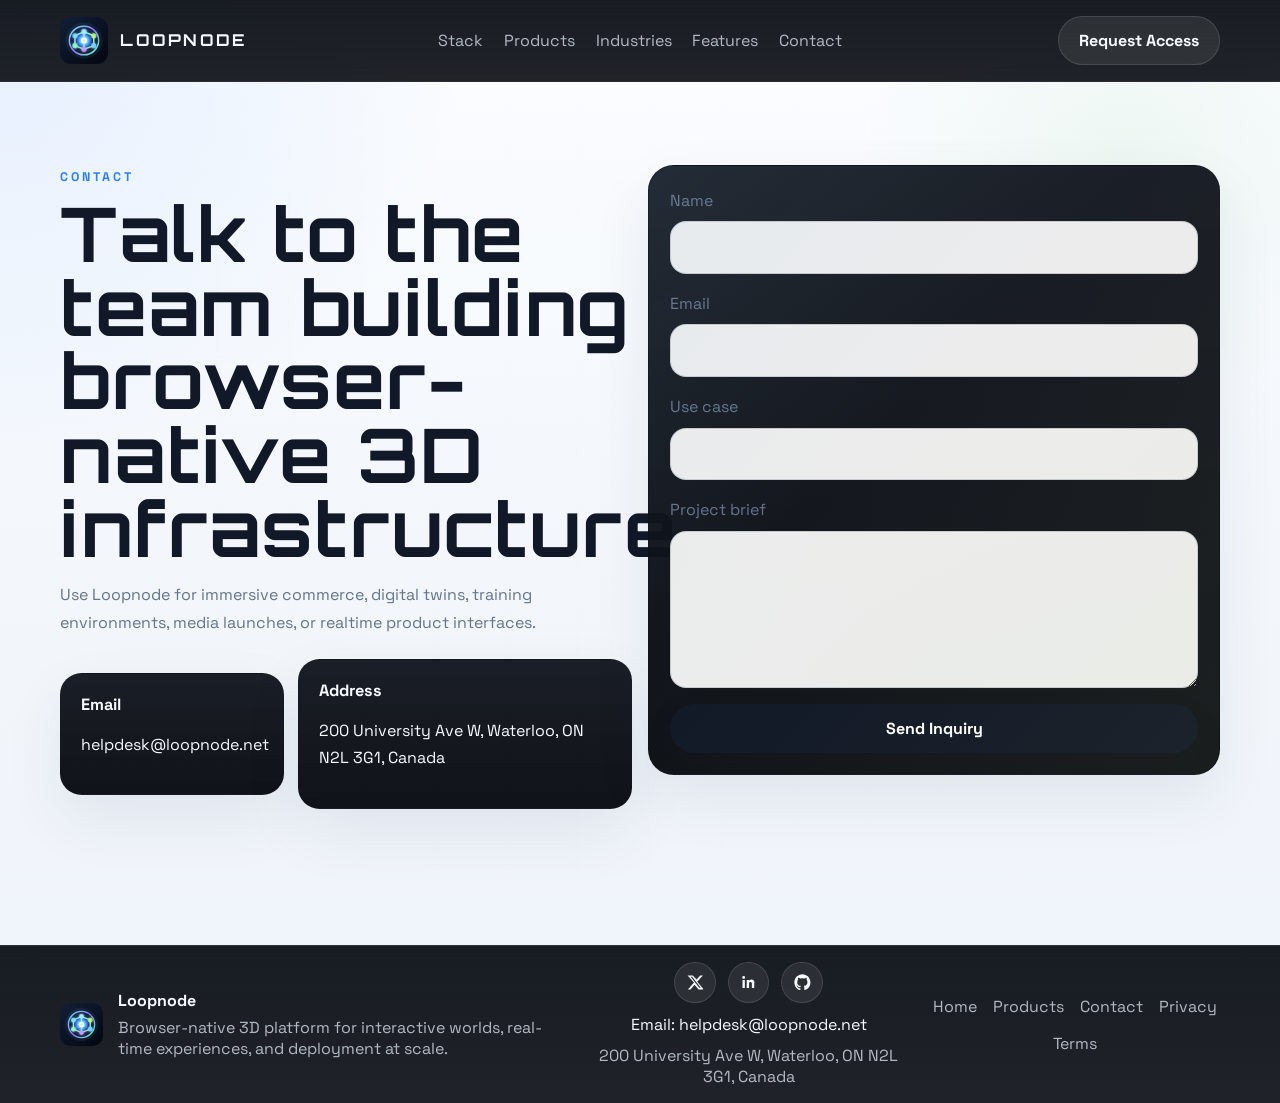
==== contact.html @ 1b114adf "Build Loopnode website and pitch deck" ====
<!DOCTYPE html>
<html lang="en">
<head>
  <meta charset="UTF-8">
  <meta name="viewport" content="width=device-width, initial-scale=1.0">
  <meta name="description" content="Contact Loopnode for platform access, immersive deployment planning, and browser-native 3D product discussions.">
  <title>Contact Loopnode</title>
  <link rel="preconnect" href="https://fonts.googleapis.com">
  <link rel="preconnect" href="https://fonts.gstatic.com" crossorigin>
  <link href="https://fonts.googleapis.com/css2?family=Orbitron:wght@500;700;800&family=Space+Grotesk:wght@400;500;700&display=swap" rel="stylesheet">
  <link rel="icon" href="logo-mark.svg" type="image/svg+xml">
  <link rel="stylesheet" href="style.css">
</head>
<body>
  <div class="site-frame"></div>
  <div class="noise-layer"></div>
  <header class="site-header">
    <div class="shell nav-row">
      <a class="brand-link" href="./index.html" aria-label="Loopnode home">
        <img class="brand-mark" src="logo-mark.svg" alt="Loopnode logo">
        <span class="brand-wordmark">Loopnode</span>
      </a>
      <button class="nav-toggle" type="button" aria-expanded="false" aria-controls="primary-nav">
        <span>Menu</span>
      </button>
      <nav class="main-nav" id="primary-nav" aria-label="Primary navigation">
        <a href="./index.html#stack">Stack</a>
        <a href="./index.html#platform">Products</a>
        <a href="./index.html#industries">Industries</a>
        <a href="./features.html">Features</a>
        <a href="./contact.html">Contact</a>
      </nav>
      <a class="button button-ghost header-cta" href="./contact.html">Request Access</a>
    </div>
  </header>

  <main>
    <section class="page-hero">
      <div class="shell contact-grid">
        <div class="section-head">
          <span class="section-kicker">Contact</span>
          <h1>Talk to the team building browser-native 3D infrastructure.</h1>
          <p>Use Loopnode for immersive commerce, digital twins, training environments, media launches, or realtime product interfaces.</p>
          <div class="contact-cards">
            <article class="mini-card">
              <strong>Email</strong>
              <p><a href="mailto:helpdesk@loopnode.net">helpdesk@loopnode.net</a></p>
            </article>
            <article class="mini-card">
              <strong>Address</strong>
              <p>200 University Ave W, Waterloo, ON N2L 3G1, Canada</p>
            </article>
          </div>
        </div>
        <form class="contact-form" action="#" method="post">
          <label>
            <span>Name</span>
            <input type="text" name="name" required>
          </label>
          <label>
            <span>Email</span>
            <input type="email" name="email" required>
          </label>
          <label>
            <span>Use case</span>
            <input type="text" name="use-case" required>
          </label>
          <label>
            <span>Project brief</span>
            <textarea name="message" rows="6" required></textarea>
          </label>
          <button class="button button-solid" type="submit">Send Inquiry</button>
        </form>
      </div>
    </section>
  </main>

  <footer class="site-footer">
    <div class="shell footer-grid">
      <div class="footer-brand">
        <img class="brand-mark" src="logo-mark.svg" alt="Loopnode logo">
        <div>
          <strong>Loopnode</strong>
          <p>Browser-native 3D platform for interactive worlds, real-time experiences, and deployment at scale.</p>
        </div>
      </div>
      <div class="footer-contact">
        <div class="footer-social" aria-label="Social media">
          <a href="#" aria-label="X">
            <svg viewBox="0 0 24 24" aria-hidden="true"><path d="M18.901 2H22.58l-8.036 9.185L24 22h-7.406l-5.8-6.572L5.041 22H1.36l8.596-9.826L.8 2h7.594l5.243 5.996L18.901 2Zm-1.297 17.786h2.039L7.29 4.098H5.103l12.5 15.688Z"/></svg>
          </a>
          <a href="#" aria-label="LinkedIn">
            <svg viewBox="0 0 24 24" aria-hidden="true"><path d="M6.94 8.5H3.56V20h3.38V8.5ZM5.25 3A2.03 2.03 0 0 0 3.2 5.03c0 1.11.9 2.02 2.02 2.02h.03a2.02 2.02 0 1 0 0-4.05ZM20.8 13.02c0-3.52-1.88-5.15-4.39-5.15-2.02 0-2.93 1.12-3.43 1.9V8.5H9.6c.04.84 0 11.5 0 11.5h3.38v-6.42c0-.34.03-.68.13-.92.27-.68.89-1.38 1.93-1.38 1.36 0 1.9 1.04 1.9 2.56V20h3.38v-6.98Z"/></svg>
          </a>
          <a href="#" aria-label="GitHub">
            <svg viewBox="0 0 24 24" aria-hidden="true"><path d="M12 .5C5.65.5.5 5.65.5 12c0 5.08 3.29 9.39 7.86 10.9.57.1.78-.25.78-.55 0-.27-.01-1.16-.02-2.1-3.2.7-3.87-1.36-3.87-1.36-.52-1.33-1.28-1.68-1.28-1.68-1.04-.72.08-.7.08-.7 1.15.08 1.75 1.18 1.75 1.18 1.02 1.75 2.67 1.24 3.32.95.1-.74.4-1.24.72-1.53-2.55-.29-5.24-1.28-5.24-5.68 0-1.25.45-2.27 1.18-3.07-.12-.29-.51-1.46.11-3.04 0 0 .96-.31 3.15 1.17a10.9 10.9 0 0 1 5.74 0c2.18-1.48 3.14-1.17 3.14-1.17.63 1.58.24 2.75.12 3.04.73.8 1.18 1.82 1.18 3.07 0 4.41-2.69 5.39-5.26 5.67.41.36.78 1.06.78 2.14 0 1.54-.01 2.78-.01 3.16 0 .3.2.66.79.55A11.52 11.52 0 0 0 23.5 12C23.5 5.65 18.35.5 12 .5Z"/></svg>
          </a>
        </div>
        <p><span>Email:</span> <a href="mailto:helpdesk@loopnode.net">helpdesk@loopnode.net</a></p>
        <p>200 University Ave W, Waterloo, ON N2L 3G1, Canada</p>
      </div>
      <div class="footer-links">
        <a href="./index.html">Home</a>
        <a href="./index.html#platform">Products</a>
        <a href="./contact.html">Contact</a>
        <a href="./privacy.html">Privacy</a>
        <a href="./terms.html">Terms</a>
      </div>
    </div>
  </footer>

  <script src="script.js"></script>
</body>
</html>
---- style.css ----
:root {
  --bg: #f6f8fc;
  --bg-2: #edf2f8;
  --panel: rgba(255, 255, 255, 0.82);
  --panel-2: rgba(255, 255, 255, 0.96);
  --card: rgba(255, 255, 255, 0.7);
  --line: rgba(18, 35, 58, 0.08);
  --line-strong: rgba(18, 35, 58, 0.16);
  --text: #111827;
  --muted: #64748b;
  --soft: #344256;
  --accent: #2d7ff9;
  --accent-2: #6abf69;
  --amber: #c68a2b;
  --shadow: 0 24px 60px rgba(30, 41, 59, 0.08);
  --radius: 1.6rem;
}

*,
*::before,
*::after {
  box-sizing: border-box;
}

html {
  scroll-behavior: smooth;
}

body {
  margin: 0;
  min-height: 100vh;
  background:
    radial-gradient(circle at top left, rgba(45, 127, 249, 0.1), transparent 28%),
    radial-gradient(circle at 88% 14%, rgba(106, 191, 105, 0.08), transparent 18%),
    linear-gradient(180deg, #fbfdff 0%, #f3f7fc 48%, #eef3f9 100%);
  color: var(--text);
  font-family: "Space Grotesk", sans-serif;
}

a {
  color: inherit;
  text-decoration: none;
}

button,
input,
textarea {
  font: inherit;
}

.site-frame,
.noise-layer {
  position: fixed;
  inset: 0;
  pointer-events: none;
}

.site-frame {
  background:
    linear-gradient(rgba(17, 24, 39, 0.03) 1px, transparent 1px),
    linear-gradient(90deg, rgba(17, 24, 39, 0.03) 1px, transparent 1px);
  background-size: 72px 72px;
  opacity: 0.18;
  mask-image: radial-gradient(circle at center, black 45%, transparent 92%);
}

.noise-layer {
  background-image: radial-gradient(rgba(17, 24, 39, 0.05) 0.45px, transparent 0.45px);
  background-size: 13px 13px;
  opacity: 0.08;
}

.shell {
  width: min(1160px, calc(100% - 2rem));
  margin: 0 auto;
}

.site-header {
  position: sticky;
  top: 0;
  z-index: 20;
  backdrop-filter: blur(18px);
  background: linear-gradient(180deg, rgba(10, 14, 21, 0.94), rgba(8, 11, 17, 0.9));
  border-bottom: 1px solid rgba(255, 255, 255, 0.08);
}

.nav-row,
.brand-link,
.main-nav,
.hero-actions,
.hero-pills,
.signal-grid,
.footer-grid,
.footer-links,
.contact-cards {
  display: flex;
  align-items: center;
}

.nav-row {
  display: grid;
  grid-template-columns: 1fr auto 1fr;
  justify-content: initial;
  gap: 1rem;
  padding: 1rem 0;
}

.brand-link {
  gap: 0.8rem;
  justify-self: start;
}

.brand-mark {
  width: 2.97rem;
  height: 2.97rem;
}

.brand-wordmark {
  font-family: "Orbitron", sans-serif;
  font-size: 1.02rem;
  font-weight: 700;
  letter-spacing: 0.14em;
  text-transform: uppercase;
  color: #f8fbff;
}

.main-nav {
  gap: 1.3rem;
  margin: 0;
  justify-self: center;
  justify-content: center;
}

.main-nav a,
.footer-links a,
.contact-cards a {
  color: rgba(220, 228, 238, 0.78);
  transition: color 160ms ease;
}

.main-nav a:hover,
.footer-links a:hover,
.contact-cards a:hover {
  color: #ffffff;
}

.contact-cards .mini-card strong,
.contact-cards .mini-card p,
.contact-cards .mini-card a {
  color: #f8fbff;
}

.contact-cards .mini-card a:hover {
  color: #ffffff;
}

.nav-toggle {
  display: none;
  border: 1px solid var(--line-strong);
  border-radius: 999px;
  padding: 0.72rem 1rem;
  background: rgba(255, 255, 255, 0.08);
  color: #f8fbff;
}

.button {
  display: inline-flex;
  align-items: center;
  justify-content: center;
  min-height: 3rem;
  padding: 0.8rem 1.25rem;
  border-radius: 999px;
  border: 1px solid transparent;
  font-weight: 700;
  transition: transform 160ms ease, border-color 160ms ease, background 160ms ease;
}

.button:hover {
  transform: translateY(-1px);
}

.button-solid {
  background: #111827;
  color: #ffffff;
  box-shadow: 0 12px 28px rgba(17, 24, 39, 0.12);
}

.button-outline,
.button-ghost {
  border-color: var(--line-strong);
  background: rgba(255, 255, 255, 0.64);
  color: var(--text);
}

.button-outline:hover,
.button-ghost:hover {
  border-color: rgba(45, 127, 249, 0.28);
  background: rgba(255, 255, 255, 0.88);
}

.site-header .button-ghost {
  justify-self: end;
  border-color: rgba(255, 255, 255, 0.12);
  background: rgba(255, 255, 255, 0.08);
  color: #f8fbff;
}

.site-header .button-ghost:hover {
  border-color: rgba(255, 255, 255, 0.2);
  background: rgba(255, 255, 255, 0.14);
}

.hero,
.page-hero,
.section-shell,
.section-dark,
.closing-section {
  padding: 5.2rem 0;
}

.hero-grid,
.workflow-grid,
.architecture-grid,
.page-hero-grid,
.contact-grid,
.closing-grid {
  display: grid;
  gap: 1.3rem;
}

.hero-grid {
  grid-template-columns: 1.02fr 1fr;
  align-items: center;
}

.eyebrow,
.section-kicker,
.panel-label {
  display: inline-flex;
  align-items: center;
  gap: 0.45rem;
  color: var(--accent);
  font-size: 0.78rem;
  font-weight: 700;
  letter-spacing: 0.24em;
  text-transform: uppercase;
}

.hero-copy h1,
.page-hero h1,
.section-head h2,
.architecture-copy h2,
.closing-grid h2 {
  margin: 0;
  font-family: "Orbitron", sans-serif;
  font-weight: 700;
  line-height: 0.98;
  letter-spacing: 0.02em;
}

.hero-copy h1 {
  margin-top: 0.8rem;
  font-size: clamp(3rem, 7vw, 6rem);
  max-width: 9.8ch;
}

.page-hero h1 {
  margin-top: 0.7rem;
  font-size: clamp(2.4rem, 6vw, 4.7rem);
}

.hero-dek,
.section-head p,
.architecture-copy p,
.closing-grid p,
.feature-card p,
.industry-card p,
.module-panel p,
.step-card p,
.mini-card p,
.contact-form label span,
.matrix-row,
.legal-grid p,
.console-preview p,
.metric-line span,
.signal-grid p {
  color: var(--muted);
  line-height: 1.72;
}

.hero-actions {
  gap: 0.85rem;
  margin-top: 1.8rem;
}

.hero-pills {
  flex-wrap: wrap;
  gap: 0.7rem;
  margin-top: 1.5rem;
}

.hero-pills span,
.signal-grid article,
.feature-card,
.industry-card,
.step-card,
.module-panel,
.mini-card,
.contact-form,
.matrix-table,
.code-window,
.hero-console {
  border: 1px solid var(--line);
  background: linear-gradient(180deg, rgba(17, 21, 29, 0.96), rgba(11, 14, 20, 0.98));
  box-shadow: var(--shadow);
}

.hero-pills span {
  border-radius: 999px;
  padding: 0.58rem 0.84rem;
  background: rgba(255, 255, 255, 0.03);
  color: var(--soft);
}

.hero-console,
.code-window,
.contact-form,
.matrix-table {
  overflow: hidden;
  border-radius: var(--radius);
}

.hero-console {
  position: relative;
}

.hero-console::before,
.code-window::before,
.contact-form::before {
  content: "";
  position: absolute;
  inset: 0;
  background: linear-gradient(135deg, rgba(142, 210, 255, 0.08), transparent 42%, rgba(216, 241, 123, 0.05) 100%);
  pointer-events: none;
}

.console-topbar {
  position: relative;
  display: flex;
  align-items: center;
  gap: 0.5rem;
  padding: 0.9rem 1rem;
  border-bottom: 1px solid rgba(255, 255, 255, 0.08);
}

.console-topbar p {
  margin: 0 0 0 0.35rem;
  color: var(--muted);
  font-size: 0.92rem;
}

.status-dot {
  width: 0.62rem;
  height: 0.62rem;
  border-radius: 50%;
  background: #9ccaf5;
}

.status-dot-alt {
  background: #d8f17b;
}

.status-dot-dim {
  background: #ffcd6a;
}

.console-grid {
  position: relative;
  display: grid;
  grid-template-columns: 0.9fr 1.1fr;
  gap: 0.9rem;
  padding: 1rem;
}

.console-panel {
  border-radius: 1.1rem;
  border: 1px solid rgba(255, 255, 255, 0.07);
  background: rgba(255, 255, 255, 0.03);
  padding: 1rem;
}

.console-preview {
  grid-row: span 2;
}

.tree-list {
  list-style: none;
  padding: 0;
  margin: 1rem 0 0;
}

.tree-list li {
  padding: 0.48rem 0;
  border-bottom: 1px solid rgba(255, 255, 255, 0.06);
}

.tree-child {
  padding-left: 1rem;
  color: var(--muted);
}

.preview-core,
.page-orbital {
  position: relative;
  display: grid;
  place-items: center;
  overflow: hidden;
}

.preview-core {
  min-height: 17rem;
}

.preview-ring,
.preview-ring-two,
.orbital-ring,
.orbital-ring-two {
  position: absolute;
  border: 1px solid rgba(255, 255, 255, 0.16);
  border-radius: 50%;
}

.preview-ring {
  width: 13rem;
  height: 13rem;
  animation: spin 18s linear infinite;
}

.preview-ring-two {
  width: 8.6rem;
  height: 8.6rem;
  border-color: rgba(142, 210, 255, 0.3);
  animation: spin 10s linear infinite reverse;
}

.preview-sphere,
.orbital-core {
  width: 4.6rem;
  height: 4.6rem;
  border-radius: 50%;
  background:
    radial-gradient(circle at 30% 30%, #ffffff, #d5e8ff 34%, #88c7ff 68%, #1d3653 100%);
  box-shadow: 0 0 44px rgba(142, 210, 255, 0.24);
}

.metric-line + .metric-line {
  margin-top: 1rem;
}

.metric-line strong {
  display: block;
  font-family: "Orbitron", sans-serif;
  font-size: 1.78rem;
  color: var(--text);
}

.signal-band {
  padding: 0 0 0.4rem;
}

.signal-grid {
  gap: 1rem;
}

.signal-grid article,
.feature-card,
.industry-card,
.step-card,
.module-panel,
.mini-card {
  border-radius: 1.35rem;
  padding: 1.25rem;
}

.signal-grid article {
  flex: 1;
}

.signal-grid strong,
.industry-card strong,
.step-card strong,
.mini-card strong {
  display: block;
  margin-bottom: 0.55rem;
  font-size: 1.02rem;
}

.section-head {
  max-width: 56rem;
  margin-bottom: 1.8rem;
}

.section-head h2,
.closing-grid h2,
.architecture-copy h2 {
  margin: 0.72rem 0 0.85rem;
  font-size: clamp(2.15rem, 5vw, 3.8rem);
}

.feature-grid,
.industry-grid,
.platform-grid,
.legal-grid {
  display: grid;
  gap: 1rem;
}

.feature-grid,
.legal-grid {
  grid-template-columns: repeat(2, minmax(0, 1fr));
}

.industry-grid {
  grid-template-columns: repeat(4, minmax(0, 1fr));
}

.platform-grid {
  grid-template-columns: repeat(3, minmax(0, 1fr));
}

.feature-card,
.module-panel,
.industry-card {
  position: relative;
}

.feature-card::after,
.module-panel::after,
.industry-card::after {
  content: "";
  position: absolute;
  inset: 0;
  border-radius: inherit;
  padding: 1px;
  background: linear-gradient(135deg, rgba(142, 210, 255, 0.22), transparent 38%, rgba(255, 255, 255, 0.05) 100%);
  -webkit-mask: linear-gradient(#fff 0 0) content-box, linear-gradient(#fff 0 0);
  -webkit-mask-composite: xor;
  mask-composite: exclude;
  pointer-events: none;
}

.feature-index {
  display: inline-block;
  margin-bottom: 0.9rem;
  font-family: "Orbitron", sans-serif;
  color: var(--amber);
  letter-spacing: 0.14em;
}

.feature-card h3,
.module-panel h2 {
  margin: 0 0 0.75rem;
  font-size: 1.4rem;
}

.feature-card-alt {
  background: linear-gradient(180deg, rgba(22, 30, 42, 0.96), rgba(10, 14, 20, 0.98));
}

.feature-card-glow {
  background: linear-gradient(180deg, rgba(20, 25, 33, 0.98), rgba(10, 14, 20, 0.98));
}

.section-dark {
  background:
    linear-gradient(180deg, rgba(246, 249, 253, 0.96), rgba(237, 243, 249, 0.98)),
    radial-gradient(circle at top, rgba(45, 127, 249, 0.05), transparent 28%);
  border-top: 1px solid rgba(18, 35, 58, 0.06);
  border-bottom: 1px solid rgba(18, 35, 58, 0.06);
}

.section-head-light p {
  color: var(--muted);
}

.workflow-grid,
.architecture-grid,
.closing-grid,
.contact-grid,
.page-hero-grid {
  grid-template-columns: repeat(2, minmax(0, 1fr));
  align-items: start;
}

.workflow-steps,
.comparison-list {
  display: grid;
  gap: 0.9rem;
}

.step-card span {
  display: inline-block;
  margin-bottom: 0.75rem;
  color: var(--accent);
  font-family: "Orbitron", sans-serif;
}

.comparison-list {
  list-style: none;
  padding: 0;
  margin: 1.3rem 0 0;
}

.comparison-list li {
  padding: 0.95rem 1rem;
  border-radius: 1rem;
  border: 1px solid var(--line);
  background: rgba(255, 255, 255, 0.03);
  color: var(--soft);
}

.code-window pre {
  position: relative;
  margin: 0;
  padding: 1.35rem;
  min-height: 19rem;
  background: rgba(8, 11, 16, 0.9);
  color: #ebf5ff;
  font-family: ui-monospace, SFMono-Regular, Menlo, Consolas, monospace;
  line-height: 1.72;
}

.closing-section {
  padding-bottom: 6rem;
}

.closing-grid {
  gap: 1rem;
  align-items: center;
  padding: 1.45rem;
  border-radius: 1.8rem;
  border: 1px solid var(--line);
  background: linear-gradient(180deg, rgba(255, 255, 255, 0.94), rgba(246, 249, 253, 0.98));
  box-shadow: var(--shadow);
}

.closing-form {
  display: grid;
  grid-template-columns: 1fr auto;
  gap: 0.85rem;
}

.closing-form input,
.contact-form input,
.contact-form textarea {
  width: 100%;
  padding: 0.92rem 1rem;
  border-radius: 1rem;
  border: 1px solid var(--line-strong);
  background: rgba(255, 255, 255, 0.92);
  color: var(--text);
}

.closing-form input::placeholder,
.contact-form input::placeholder,
.contact-form textarea::placeholder {
  color: #7e8795;
}

.site-footer {
  margin-top: 1.5rem;
  padding: 1rem 0;
  backdrop-filter: blur(18px);
  background: linear-gradient(180deg, rgba(10, 14, 21, 0.94), rgba(8, 11, 17, 0.9));
  border-top: 1px solid rgba(255, 255, 255, 0.08);
}

.footer-grid {
  justify-content: space-between;
  gap: 1rem;
  padding-top: 0;
  align-items: center;
}

.footer-brand {
  display: flex;
  align-items: center;
  gap: 0.95rem;
}

.footer-brand strong {
  color: #f8fbff;
}

.footer-brand .brand-mark {
  width: 2.7rem;
  height: 2.7rem;
}

.footer-brand p {
  max-width: 34rem;
  margin: 0.32rem 0 0;
  color: rgba(220, 228, 238, 0.78);
}

.footer-contact {
  display: grid;
  gap: 0.65rem;
  justify-items: center;
  text-align: center;
}

.footer-contact p {
  margin: 0;
  color: rgba(220, 228, 238, 0.78);
}

.footer-contact span,
.footer-contact a {
  color: #f8fbff;
}

.footer-social {
  display: flex;
  gap: 0.75rem;
  align-items: center;
  justify-content: center;
}

.footer-social a {
  display: inline-flex;
  align-items: center;
  justify-content: center;
  width: 2.6rem;
  height: 2.6rem;
  border-radius: 999px;
  border: 1px solid rgba(255, 255, 255, 0.12);
  background: rgba(255, 255, 255, 0.08);
  color: #f8fbff;
  transition: background 160ms ease, border-color 160ms ease, transform 160ms ease;
}

.footer-social a:hover {
  background: rgba(255, 255, 255, 0.14);
  border-color: rgba(255, 255, 255, 0.22);
  transform: translateY(-1px);
}

.footer-social svg {
  width: 1.05rem;
  height: 1.05rem;
  fill: currentColor;
}

.footer-links {
  gap: 1rem;
  flex-wrap: wrap;
  justify-content: center;
}

.page-orbital {
  min-height: 21rem;
}

.orbital-ring {
  width: 16rem;
  height: 16rem;
  animation: spin 19s linear infinite;
}

.orbital-ring-two {
  width: 10rem;
  height: 10rem;
  border-color: rgba(216, 241, 123, 0.18);
  animation: spin 11s linear infinite reverse;
}

.matrix-grid {
  display: grid;
  gap: 1.2rem;
}

.matrix-table {
  border-radius: 1.35rem;
}

.matrix-row {
  display: grid;
  grid-template-columns: 1.4fr 0.8fr 0.8fr;
  gap: 1rem;
  padding: 1rem 1.15rem;
  border-top: 1px solid rgba(255, 255, 255, 0.08);
}

.matrix-head {
  border-top: 0;
  color: var(--text);
  font-weight: 700;
}

.contact-grid {
  gap: 1rem;
}

.contact-cards {
  gap: 0.9rem;
  margin-top: 1.4rem;
}

.mini-card {
  min-width: 14rem;
}

.contact-form {
  position: relative;
  display: grid;
  gap: 1rem;
  padding: 1.3rem;
}

.contact-form label {
  display: grid;
  gap: 0.45rem;
}

.legal-shell {
  padding-bottom: 6rem;
}

@keyframes spin {
  from {
    transform: rotate(0deg);
  }

  to {
    transform: rotate(360deg);
  }
}

@media (max-width: 1080px) {
  .hero-grid,
  .workflow-grid,
  .architecture-grid,
  .page-hero-grid,
  .contact-grid,
  .closing-grid,
  .platform-grid,
  .industry-grid,
  .feature-grid,
  .legal-grid {
    grid-template-columns: 1fr;
  }

  .console-grid {
    grid-template-columns: 1fr;
  }

  .console-preview {
    grid-row: auto;
  }
}

@media (max-width: 860px) {
  .nav-row {
    grid-template-columns: auto auto;
    justify-content: space-between;
  }

  .brand-link {
    grid-column: 1;
  }

  .nav-toggle {
    display: inline-flex;
    justify-self: end;
  }

  .header-cta {
    display: none;
  }

  .main-nav {
    position: absolute;
    top: calc(100% + 0.5rem);
    left: 1rem;
    right: 1rem;
    display: none;
    flex-direction: column;
    align-items: flex-start;
    justify-self: auto;
    margin: 0;
    padding: 1rem;
    border: 1px solid rgba(255, 255, 255, 0.08);
    border-radius: 1.2rem;
    background: rgba(9, 12, 18, 0.98);
  }

  .main-nav.is-open {
    display: flex;
  }

  .hero-actions,
  .signal-grid,
  .footer-grid,
  .footer-brand,
  .contact-cards {
    flex-direction: column;
    align-items: flex-start;
  }

  .closing-form {
    grid-template-columns: 1fr;
  }

  .hero-copy h1 {
    max-width: 100%;
  }

  .hero,
  .page-hero,
  .section-shell,
  .section-dark,
  .closing-section {
    padding: 4rem 0;
  }

  .matrix-row {
    grid-template-columns: 1fr;
  }
}

.home-hero {
  padding: 0 0 2rem;
}

.home-story-grid,
.home-editorial-grid {
  display: grid;
  grid-template-columns: repeat(2, minmax(0, 1fr));
  gap: 1.25rem;
  align-items: center;
}

.home-hero-shell {
  min-height: 85vh;
  display: grid;
  align-content: center;
  justify-items: center;
  text-align: center;
}

.home-hero-stage {
  position: relative;
  overflow: hidden;
  min-height: 85vh;
  margin: 0;
  background: #edf3f9;
}

.home-hero-stage img {
  position: absolute;
  inset: 0;
  width: 100%;
  height: 100%;
  object-fit: cover;
}

.home-hero-stage::after {
  content: "";
  position: absolute;
  inset: 0;
  background:
    linear-gradient(90deg, rgba(251, 253, 255, 0.84) 0%, rgba(251, 253, 255, 0.52) 45%, rgba(251, 253, 255, 0.12) 100%),
    linear-gradient(180deg, rgba(251, 253, 255, 0.02), rgba(17, 24, 39, 0.14));
}

.home-hero-overlay {
  position: absolute;
  inset: 0;
  z-index: 1;
  padding: 2rem 0;
}

.home-hero-copy h1 {
  margin: 0.8rem 0 1rem;
  max-width: 12.5ch;
  font-family: "Orbitron", sans-serif;
  font-size: clamp(3.2rem, 8vw, 6.8rem);
  line-height: 0.94;
  letter-spacing: 0.015em;
}

.home-hero-dek {
  max-width: 52rem;
  color: var(--muted);
  font-size: 1.08rem;
  line-height: 1.78;
  margin-left: auto;
  margin-right: auto;
}

.home-hero-copy .hero-actions {
  justify-content: center;
}

.home-hero-note {
  max-width: 23rem;
  margin: 1.5rem auto 0;
  display: grid;
  gap: 0.35rem;
  padding: 1.15rem 1.2rem;
  border: 1px solid rgba(18, 35, 58, 0.08);
  border-radius: 1.2rem;
  background: rgba(255, 255, 255, 0.76);
  backdrop-filter: blur(14px);
}

.home-hero-note strong {
  font-size: 1.02rem;
}

.home-hero-note span {
  color: var(--muted);
  line-height: 1.6;
}

.home-story-media,
.home-editorial-media,
.showcase-card {
  position: relative;
  overflow: hidden;
  border-radius: 1.75rem;
  border: 1px solid var(--line);
  background: linear-gradient(180deg, rgba(255, 255, 255, 0.94), rgba(243, 247, 252, 0.98));
  box-shadow: var(--shadow);
}

.home-story-media img,
.home-editorial-media img,
.showcase-card img {
  display: block;
  width: 100%;
  height: 100%;
  object-fit: cover;
}

.home-story-media::after,
.home-editorial-media::after,
.showcase-card::after {
  content: "";
  position: absolute;
  inset: 0;
  background: linear-gradient(180deg, rgba(251, 253, 255, 0.02), rgba(17, 24, 39, 0.18));
}

.showcase-card strong {
  font-size: 1.08rem;
}

.showcase-card p {
  color: rgba(244, 247, 251, 0.84);
  line-height: 1.6;
}

.home-stat-band {
  padding: 0.5rem 0 2rem;
}

.home-stat-grid {
  display: grid;
  grid-template-columns: repeat(3, minmax(0, 1fr));
  gap: 1rem;
}

.home-stat-grid article {
  border-top: 1px solid rgba(18, 35, 58, 0.12);
  padding-top: 1rem;
}

.home-stat-grid strong {
  display: block;
  margin-bottom: 0.7rem;
  color: var(--accent);
  font-family: "Orbitron", sans-serif;
  font-size: 1.05rem;
  letter-spacing: 0.12em;
}

.home-stat-grid p {
  margin: 0;
  color: var(--soft);
  line-height: 1.65;
}

.home-story,
.home-showcase {
  padding: 2.3rem 0 5rem;
}

.home-story {
  padding-top: 3.6rem;
}

.home-story-grid {
  grid-template-columns: 0.95fr 1.05fr;
  align-items: start;
  gap: 1.5rem;
}

.home-story-copy h2,
.home-editorial-copy h2,
.home-center-head h2 {
  margin: 0.85rem 0 1.15rem;
  font-family: "Orbitron", sans-serif;
  font-size: clamp(2.25rem, 5vw, 4rem);
  line-height: 0.98;
  letter-spacing: 0.012em;
}

.home-story-copy p,
.home-editorial-copy p {
  color: var(--muted);
  line-height: 1.76;
}

.home-story-copy {
  max-width: 35rem;
}

.home-story-lead {
  margin: 0;
  color: var(--soft);
  font-size: clamp(1.18rem, 2vw, 1.55rem);
  line-height: 1.6;
}

.home-story-body {
  margin: 1rem 0 0;
  max-width: 31rem;
  font-size: 1.02rem;
  line-height: 1.8;
}

.home-stack-note {
  margin-top: 2rem;
  padding: 1.2rem 1.25rem;
  border-radius: 1.35rem;
  border: 1px solid rgba(18, 35, 58, 0.08);
  background: rgba(255, 255, 255, 0.8);
}

.home-stack-note p {
  margin: 0;
  color: var(--soft);
  line-height: 1.76;
}

.home-stack-composition {
  display: grid;
  grid-template-columns: 1fr;
  gap: 1rem;
  align-items: stretch;
}

.home-story-media,
.home-editorial-media {
  min-height: 34rem;
}

.home-story-media img,
.home-editorial-media img {
  min-height: 34rem;
}

.home-stack-rail,
.home-sequence {
  display: grid;
  gap: 1rem;
}

.home-stack-rail {
  grid-template-columns: repeat(3, minmax(0, 1fr));
}

.stack-rail-card {
  display: grid;
  align-content: start;
  padding: 1.2rem;
  border-radius: 1.35rem;
  border: 1px solid var(--line);
  background: linear-gradient(180deg, rgba(255, 255, 255, 0.94), rgba(243, 247, 252, 0.98));
  box-shadow: var(--shadow);
}

.stack-rail-card strong,
.home-sequence strong {
  display: block;
  margin-bottom: 0.5rem;
  font-size: 1.04rem;
  letter-spacing: 0.01em;
}

.stack-rail-card p,
.home-sequence p {
  margin: 0;
  color: var(--muted);
  line-height: 1.68;
}

.home-center-head {
  max-width: 50rem;
  margin-left: auto;
  margin-right: auto;
  text-align: center;
}

.home-platform-band {
  padding: 5rem 0;
  background:
    linear-gradient(180deg, rgba(12, 14, 18, 0.98), rgba(19, 24, 31, 0.98)),
    radial-gradient(circle at top left, rgba(45, 127, 249, 0.12), transparent 28%);
  border-top: 1px solid rgba(255, 255, 255, 0.06);
  border-bottom: 1px solid rgba(255, 255, 255, 0.06);
}

.home-platform-shell {
  display: grid;
  gap: 2rem;
}

.home-platform-band .home-center-head h2,
.home-platform-band .section-kicker {
  color: #f8fbff;
}

.home-platform-band .section-head p {
  color: rgba(220, 228, 238, 0.76);
}

.home-platform-grid {
  display: grid;
  grid-template-columns: repeat(3, minmax(0, 1fr));
  gap: 1rem;
}

.workflow-track {
  position: relative;
}

.workflow-track-line {
  position: absolute;
  left: 0;
  right: 0;
  top: 2rem;
  height: 1px;
  background: linear-gradient(90deg, rgba(255, 255, 255, 0.08), rgba(45, 127, 249, 0.3), rgba(255, 255, 255, 0.08));
}

.workflow-stage-card {
  position: relative;
  border: 1px solid rgba(255, 255, 255, 0.08);
  border-radius: 1.5rem;
  background: rgba(255, 255, 255, 0.04);
  padding: 2.5rem 1.5rem 1.5rem;
  box-shadow: var(--shadow);
}

.workflow-stage-card span {
  display: inline-flex;
  align-items: center;
  justify-content: center;
  width: 3rem;
  height: 3rem;
  margin-bottom: 1rem;
  border-radius: 999px;
  border: 1px solid rgba(255, 255, 255, 0.1);
  background: rgba(255, 255, 255, 0.04);
  color: var(--accent);
  font-family: "Orbitron", sans-serif;
  font-size: 0.84rem;
  letter-spacing: 0.14em;
}

.workflow-stage-card strong {
  display: block;
  margin-bottom: 0.5rem;
  font-size: 1.08rem;
  color: #f8fbff;
}

.workflow-stage-card p {
  margin: 0;
  color: rgba(220, 228, 238, 0.76);
  line-height: 1.68;
}

#platform .module-panel {
  border: 1px solid rgba(255, 255, 255, 0.08);
  border-radius: 1.5rem;
  background: rgba(255, 255, 255, 0.04);
  padding: 2.5rem 1.5rem 1.5rem;
  box-shadow: var(--shadow);
}

#platform .module-panel:nth-child(3n + 1) {
  background: linear-gradient(180deg, rgba(28, 53, 78, 0.92), rgba(17, 24, 31, 0.98));
}

#platform .module-panel:nth-child(3n + 2) {
  background: linear-gradient(180deg, rgba(77, 55, 24, 0.92), rgba(24, 19, 14, 0.98));
}

#platform .module-panel:nth-child(3n) {
  background: linear-gradient(180deg, rgba(40, 66, 32, 0.92), rgba(17, 23, 17, 0.98));
}

#platform .module-panel .feature-index {
  display: inline-flex;
  align-items: center;
  justify-content: center;
  width: 3rem;
  height: 3rem;
  margin-bottom: 1rem;
  border-radius: 999px;
  border: 1px solid rgba(255, 255, 255, 0.1);
  background: rgba(255, 255, 255, 0.04);
  font-size: 0.84rem;
}

#platform .module-panel:nth-child(3n + 1) .feature-index {
  color: #88d8ff;
  border-color: rgba(136, 216, 255, 0.22);
  background: rgba(136, 216, 255, 0.08);
}

#platform .module-panel:nth-child(3n + 2) .feature-index {
  color: #ffd27a;
  border-color: rgba(255, 210, 122, 0.2);
  background: rgba(255, 210, 122, 0.08);
}

#platform .module-panel:nth-child(3n) .feature-index {
  color: #c7f779;
  border-color: rgba(199, 247, 121, 0.2);
  background: rgba(199, 247, 121, 0.08);
}

#platform .module-panel h2 {
  margin: 0 0 0.5rem;
  font-size: 1.08rem;
  color: #f8fbff;
}

#platform .module-panel p {
  color: rgba(220, 228, 238, 0.76);
  line-height: 1.68;
}

.workflow-stage-cyan {
  background: linear-gradient(180deg, rgba(28, 53, 78, 0.92), rgba(17, 24, 31, 0.98));
}

.workflow-stage-cyan span {
  color: #88d8ff;
  border-color: rgba(136, 216, 255, 0.22);
  background: rgba(136, 216, 255, 0.08);
}

.workflow-stage-amber {
  background: linear-gradient(180deg, rgba(77, 55, 24, 0.92), rgba(24, 19, 14, 0.98));
}

.workflow-stage-amber span {
  color: #ffd27a;
  border-color: rgba(255, 210, 122, 0.2);
  background: rgba(255, 210, 122, 0.08);
}

.workflow-stage-lime {
  background: linear-gradient(180deg, rgba(40, 66, 32, 0.92), rgba(17, 23, 17, 0.98));
}

.workflow-stage-lime span {
  color: #c7f779;
  border-color: rgba(199, 247, 121, 0.2);
  background: rgba(199, 247, 121, 0.08);
}

.home-showcase-grid {
  display: grid;
  grid-template-columns: repeat(2, minmax(0, 1fr));
  gap: 1rem;
}

.industry-explorer {
  display: grid;
  gap: 1.35rem;
  padding: 1.35rem;
  border: 1px solid rgba(255, 255, 255, 0.08);
  border-radius: 1.9rem;
  background: linear-gradient(180deg, rgba(10, 12, 16, 0.98), rgba(18, 23, 30, 0.98));
  box-shadow: var(--shadow);
}

.industry-tabs {
  display: flex;
  flex-wrap: wrap;
  gap: 0.75rem;
  justify-content: center;
}

.industry-tab {
  border: 1px solid rgba(255, 255, 255, 0.12);
  border-radius: 999px;
  background: rgba(255, 255, 255, 0.04);
  color: rgba(220, 228, 238, 0.72);
  padding: 0.8rem 1.05rem;
  font-weight: 700;
  transition: all 160ms ease;
}

.industry-tab.is-active {
  border-color: rgba(255, 255, 255, 0.16);
  background: #f8fbff;
  color: #111827;
}

.industry-explorer .section-kicker,
.industry-explorer h2,
.industry-explorer p {
  color: #ffffff;
}

.industry-stage {
  display: grid;
  grid-template-columns: 1fr;
  gap: 1rem;
  align-items: stretch;
}

.industry-preview {
  position: relative;
  min-height: 36rem;
  margin: 0;
  overflow: hidden;
  border-radius: 1.6rem;
  border: 1px solid rgba(255, 255, 255, 0.08);
  background: #111827;
}

.industry-image {
  position: absolute;
  inset: 0;
  width: 100%;
  height: 100%;
  object-fit: cover;
  opacity: 0;
  transition: opacity 220ms ease;
}

.industry-image.is-active {
  opacity: 1;
}

.industry-info-panels {
  position: relative;
  min-height: 0;
}

.industry-info-card {
  position: relative;
  display: none;
  align-content: start;
  justify-items: center;
  text-align: center;
  gap: 0.9rem;
  padding: 1.4rem;
  border-radius: 1.6rem;
  border: 1px solid rgba(255, 255, 255, 0.08);
  background: rgba(255, 255, 255, 0.04);
}

.industry-info-card.is-active {
  display: grid;
}

.industry-info-card strong {
  font-family: "Orbitron", sans-serif;
  font-size: 1.45rem;
  line-height: 1.04;
  color: #f8fbff;
}

.industry-info-card p {
  margin: 0;
  color: rgba(220, 228, 238, 0.76);
  line-height: 1.74;
}

.industry-info-card a {
  display: inline-flex;
  width: fit-content;
  align-items: center;
  justify-content: center;
  min-height: 2.85rem;
  margin-top: auto;
  padding: 0.7rem 1rem;
  border-radius: 999px;
  background: #f8fbff;
  color: #111827;
  font-weight: 700;
}

.showcase-card {
  display: grid;
  min-height: 24rem;
}

.showcase-card-wide {
  min-height: 31rem;
  grid-column: span 2;
}

.showcase-card div {
  position: absolute;
  left: 1.25rem;
  right: 1.25rem;
  bottom: 1.25rem;
  z-index: 1;
}

.home-quote-band {
  padding: 1rem 0 4rem;
  background:
    linear-gradient(180deg, rgba(10, 12, 16, 0.98), rgba(15, 19, 25, 0.98));
}

.home-features {
  padding: 4rem 0 4.5rem;
}

.feature-pillar-grid {
  display: grid;
  grid-template-columns: repeat(4, minmax(0, 1fr));
  gap: 1rem;
}

.feature-pillar-card {
  display: grid;
  align-content: start;
  padding: 2.5rem 1.5rem 1.5rem;
  border-radius: 1.5rem;
  border: 1px solid rgba(255, 255, 255, 0.08);
  background: rgba(255, 255, 255, 0.04);
  box-shadow: var(--shadow);
}

.feature-pillar-icon {
  width: 3.1rem;
  height: 3.1rem;
  display: inline-flex;
  align-items: center;
  justify-content: center;
  margin-bottom: 1rem;
  border-radius: 999px;
  border: 1px solid rgba(255, 255, 255, 0.1);
  background: rgba(255, 255, 255, 0.04);
  color: var(--accent);
  font-family: "Orbitron", sans-serif;
  font-size: 1rem;
  font-weight: 700;
}

.feature-pillar-card strong {
  display: block;
  margin-bottom: 0.5rem;
  font-size: 1.08rem;
  letter-spacing: 0.01em;
  color: #f8fbff;
}

.feature-pillar-card p {
  margin: 0;
  color: rgba(220, 228, 238, 0.76);
  line-height: 1.68;
}

.feature-pillar-cyan {
  background: linear-gradient(180deg, rgba(28, 53, 78, 0.92), rgba(17, 24, 31, 0.98));
}

.feature-pillar-cyan .feature-pillar-icon {
  color: #88d8ff;
  border-color: rgba(136, 216, 255, 0.22);
  background: rgba(136, 216, 255, 0.08);
}

.feature-pillar-amber {
  background: linear-gradient(180deg, rgba(77, 55, 24, 0.92), rgba(24, 19, 14, 0.98));
}

.feature-pillar-amber .feature-pillar-icon {
  color: #ffd27a;
  border-color: rgba(255, 210, 122, 0.2);
  background: rgba(255, 210, 122, 0.08);
}

.feature-pillar-lime {
  background: linear-gradient(180deg, rgba(40, 66, 32, 0.92), rgba(17, 23, 17, 0.98));
}

.feature-pillar-lime .feature-pillar-icon {
  color: #c7f779;
  border-color: rgba(199, 247, 121, 0.2);
  background: rgba(199, 247, 121, 0.08);
}

.feature-pillar-violet {
  background: linear-gradient(180deg, rgba(56, 42, 84, 0.92), rgba(20, 18, 30, 0.98));
}

.feature-pillar-violet .feature-pillar-icon {
  color: #d3b3ff;
  border-color: rgba(211, 179, 255, 0.2);
  background: rgba(211, 179, 255, 0.08);
}

.feature-link-bar {
  display: flex;
  gap: 1rem;
  justify-content: center;
  align-items: center;
  margin-top: 1.5rem;
}

.feature-link-dark,
.feature-link-light {
  display: inline-flex;
  align-items: center;
  justify-content: center;
  min-height: 3rem;
  padding: 0.8rem 1.15rem;
  border-radius: 999px;
  font-weight: 700;
}

.feature-link-dark {
  background: #111827;
  color: #ffffff;
}

.feature-link-light {
  border: 1px solid var(--line-strong);
  background: rgba(255, 255, 255, 0.78);
  color: var(--text);
}

.feature-catalog {
  display: grid;
  gap: 1.8rem;
}

.feature-catalog-grid {
  display: grid;
  grid-template-columns: repeat(3, minmax(0, 1fr));
  gap: 1rem;
}

.feature-catalog-card {
  padding: 1.3rem;
  border-radius: 1.45rem;
  border: 1px solid var(--line);
  background: linear-gradient(180deg, rgba(255, 255, 255, 0.92), rgba(242, 247, 252, 0.98));
  box-shadow: var(--shadow);
}

.feature-catalog-card strong {
  display: block;
  margin-bottom: 0.7rem;
  font-size: 1.08rem;
  letter-spacing: 0.01em;
}

.feature-catalog-card p {
  margin: 0;
  color: var(--muted);
  line-height: 1.72;
}

.feature-catalog-card-dark {
  border: 1px solid rgba(255, 255, 255, 0.08);
  background: rgba(255, 255, 255, 0.04);
}

.feature-catalog-card-dark strong {
  color: #f8fbff;
}

.feature-catalog-card-dark p {
  color: rgba(220, 228, 238, 0.76);
}

.feature-video-shell {
  display: grid;
}

.feature-video {
  width: 100%;
  border-radius: 1.8rem;
  border: 1px solid var(--line);
  background: #000000;
  box-shadow: var(--shadow);
}

.feature-image-band {
  padding-top: 0;
  padding-bottom: 2rem;
}

.feature-image-grid {
  display: grid;
  grid-template-columns: repeat(2, minmax(0, 1fr));
  gap: 1rem;
}

.feature-image-grid img {
  width: 100%;
  min-height: 20rem;
  object-fit: cover;
  display: block;
  border-radius: 1.6rem;
  border: 1px solid var(--line);
  box-shadow: var(--shadow);
}

.feature-image-grid-single {
  grid-template-columns: 1fr;
}

.affiliate-section {
  padding-top: 2.5rem;
}

.affiliate-head {
  margin-left: auto;
  margin-right: auto;
  text-align: center;
}

.affiliate-carousel {
  position: relative;
  margin-top: 1.75rem;
  padding: 0.35rem 0;
}

.affiliate-track {
  display: flex;
  width: 100%;
  gap: 1rem;
  justify-content: center;
  flex-wrap: wrap;
}

.affiliate-logo-card {
  flex: 0 1 18rem;
  min-height: 8.5rem;
  display: flex;
  align-items: center;
  justify-content: center;
  padding: 1.35rem;
  border-radius: 1.6rem;
  border: 1px solid var(--line);
  background: linear-gradient(180deg, rgba(255, 255, 255, 0.94), rgba(241, 246, 251, 0.98));
  box-shadow: var(--shadow);
}

.affiliate-logo-card img {
  max-width: 100%;
  max-height: 7.4rem;
  width: 100%;
  height: 100%;
  display: block;
  object-fit: contain;
}

.affiliate-logo-card[aria-hidden="true"] {
  display: none;
}

.home-closing {
  padding-top: 4.5rem;
}

.home-closing .closing-grid {
  max-width: 42rem;
  margin: 0 auto;
  gap: 1.25rem;
  text-align: center;
}

.home-closing .closing-grid article {
  display: grid;
  gap: 0.6rem;
}

.home-closing .closing-grid .section-kicker {
  color: rgba(220, 228, 238, 0.72);
}

.home-closing .closing-grid h2 {
  margin: 0;
  font-size: clamp(1.9rem, 4vw, 2.8rem);
  line-height: 1.14;
  color: #f8fbff;
}

.home-closing .closing-form {
  max-width: 30rem;
  width: 100%;
  margin: 0 auto;
  grid-template-columns: 1fr;
}

.home-closing .closing-grid {
  padding: 2rem;
  border-radius: 1.8rem;
  border: 1px solid rgba(255, 255, 255, 0.08);
  background: linear-gradient(180deg, rgba(13, 17, 24, 0.96), rgba(7, 10, 16, 0.99));
  box-shadow: var(--shadow);
}

.home-quote-shell {
  max-width: 58rem;
  text-align: center;
}

.home-quote-shell p {
  margin: 0;
  font-family: "Orbitron", sans-serif;
  font-size: clamp(1.7rem, 4vw, 3rem);
  line-height: 1.18;
  color: #f8fbff;
}

.home-quote-shell span {
  display: inline-block;
  margin-top: 1.15rem;
  color: rgba(220, 228, 238, 0.68);
  letter-spacing: 0.14em;
  text-transform: uppercase;
  font-size: 0.8rem;
}

.home-closing {
  padding-top: 0;
}

@media (max-width: 1080px) {
  .home-hero-shell,
  .home-story-grid,
  .home-editorial-grid,
  .home-showcase-grid,
  .home-stat-grid,
  .home-platform-grid {
    grid-template-columns: 1fr;
  }

  .feature-catalog-grid {
    grid-template-columns: repeat(2, minmax(0, 1fr));
  }

  .feature-image-grid {
    grid-template-columns: 1fr;
  }

  .industry-stage {
    grid-template-columns: 1fr;
  }

  .industry-info-panels,
  .industry-preview {
    min-height: 24rem;
  }

  .home-stack-composition {
    grid-template-columns: 1fr;
  }

  .home-stack-rail {
    grid-template-columns: 1fr;
  }

  .feature-link-bar {
    flex-direction: column;
    align-items: stretch;
  }

  .home-hero-copy h1 {
    max-width: 100%;
  }

  .showcase-card-wide {
    grid-column: auto;
  }
}

@media (max-width: 860px) {
  .home-hero {
    padding-top: 0;
  }

  .home-hero-stage {
    min-height: 64svh;
  }

  .home-hero-stage img {
    min-height: 64svh;
  }

  .home-hero-overlay {
    padding: 1.5rem 0;
    gap: 1.5rem;
  }

  .home-hero-note {
    margin-top: 1.25rem;
    max-width: 100%;
  }

  .feature-catalog-grid {
    grid-template-columns: 1fr;
  }

  .feature-video {
    border-radius: 1.2rem;
  }

  .feature-image-grid img {
    min-height: 15rem;
  }

  .affiliate-logo-card {
    flex-basis: 12.5rem;
    min-height: 7.5rem;
  }

  .affiliate-logo-card img {
    max-height: 6rem;
  }
}
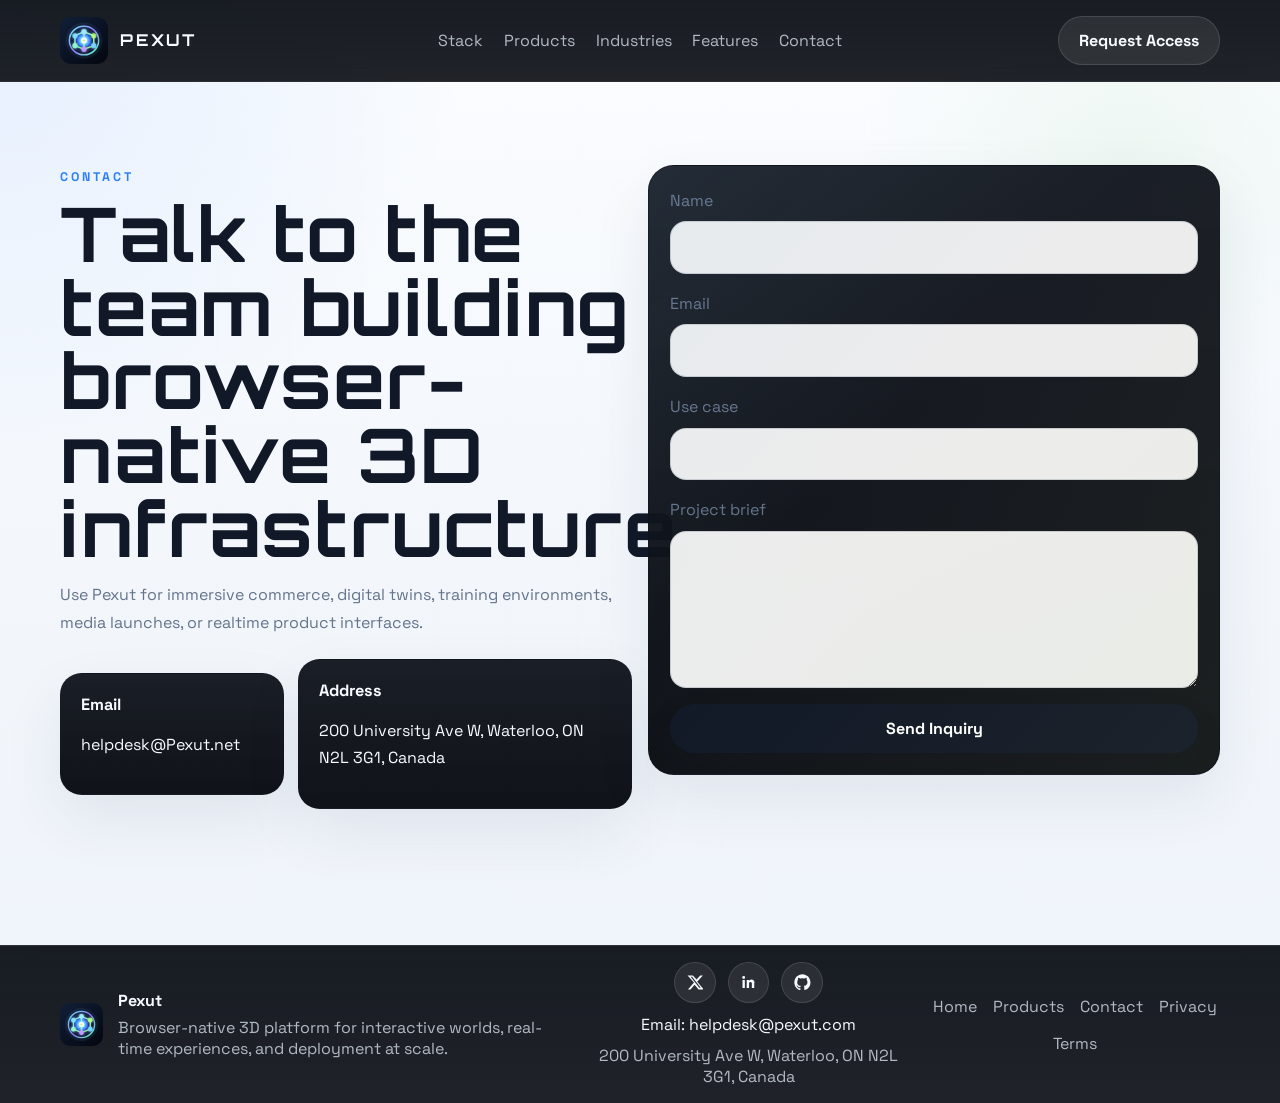
==== commit 99743da1: "Update contact.html" ====
--- a/contact.html
+++ b/contact.html
@@ -3,8 +3,8 @@
 <head>
   <meta charset="UTF-8">
   <meta name="viewport" content="width=device-width, initial-scale=1.0">
-  <meta name="description" content="Contact Loopnode for platform access, immersive deployment planning, and browser-native 3D product discussions.">
-  <title>Contact Loopnode</title>
+  <meta name="description" content="Contact Pexut for platform access, immersive deployment planning, and browser-native 3D product discussions.">
+  <title>Contact Pexut</title>
   <link rel="preconnect" href="https://fonts.googleapis.com">
   <link rel="preconnect" href="https://fonts.gstatic.com" crossorigin>
   <link href="https://fonts.googleapis.com/css2?family=Orbitron:wght@500;700;800&family=Space+Grotesk:wght@400;500;700&display=swap" rel="stylesheet">
@@ -16,9 +16,9 @@
   <div class="noise-layer"></div>
   <header class="site-header">
     <div class="shell nav-row">
-      <a class="brand-link" href="./index.html" aria-label="Loopnode home">
-        <img class="brand-mark" src="logo-mark.svg" alt="Loopnode logo">
-        <span class="brand-wordmark">Loopnode</span>
+      <a class="brand-link" href="./index.html" aria-label="Pexut home">
+        <img class="brand-mark" src="logo-mark.svg" alt="Pexut logo">
+        <span class="brand-wordmark">Pexut</span>
       </a>
       <button class="nav-toggle" type="button" aria-expanded="false" aria-controls="primary-nav">
         <span>Menu</span>
@@ -40,11 +40,11 @@
         <div class="section-head">
           <span class="section-kicker">Contact</span>
           <h1>Talk to the team building browser-native 3D infrastructure.</h1>
-          <p>Use Loopnode for immersive commerce, digital twins, training environments, media launches, or realtime product interfaces.</p>
+          <p>Use Pexut for immersive commerce, digital twins, training environments, media launches, or realtime product interfaces.</p>
           <div class="contact-cards">
             <article class="mini-card">
               <strong>Email</strong>
-              <p><a href="mailto:helpdesk@loopnode.net">helpdesk@loopnode.net</a></p>
+              <p><a href="mailto:helpdesk@Pexut.net">helpdesk@Pexut.net</a></p>
             </article>
             <article class="mini-card">
               <strong>Address</strong>
@@ -78,9 +78,9 @@
   <footer class="site-footer">
     <div class="shell footer-grid">
       <div class="footer-brand">
-        <img class="brand-mark" src="logo-mark.svg" alt="Loopnode logo">
+        <img class="brand-mark" src="logo-mark.svg" alt="Pexut logo">
         <div>
-          <strong>Loopnode</strong>
+          <strong>Pexut</strong>
           <p>Browser-native 3D platform for interactive worlds, real-time experiences, and deployment at scale.</p>
         </div>
       </div>
@@ -96,7 +96,7 @@
             <svg viewBox="0 0 24 24" aria-hidden="true"><path d="M12 .5C5.65.5.5 5.65.5 12c0 5.08 3.29 9.39 7.86 10.9.57.1.78-.25.78-.55 0-.27-.01-1.16-.02-2.1-3.2.7-3.87-1.36-3.87-1.36-.52-1.33-1.28-1.68-1.28-1.68-1.04-.72.08-.7.08-.7 1.15.08 1.75 1.18 1.75 1.18 1.02 1.75 2.67 1.24 3.32.95.1-.74.4-1.24.72-1.53-2.55-.29-5.24-1.28-5.24-5.68 0-1.25.45-2.27 1.18-3.07-.12-.29-.51-1.46.11-3.04 0 0 .96-.31 3.15 1.17a10.9 10.9 0 0 1 5.74 0c2.18-1.48 3.14-1.17 3.14-1.17.63 1.58.24 2.75.12 3.04.73.8 1.18 1.82 1.18 3.07 0 4.41-2.69 5.39-5.26 5.67.41.36.78 1.06.78 2.14 0 1.54-.01 2.78-.01 3.16 0 .3.2.66.79.55A11.52 11.52 0 0 0 23.5 12C23.5 5.65 18.35.5 12 .5Z"/></svg>
           </a>
         </div>
-        <p><span>Email:</span> <a href="mailto:helpdesk@loopnode.net">helpdesk@loopnode.net</a></p>
+        <p><span>Email:</span> <a href="mailto:helpdesk@pexut.com">helpdesk@pexut.com</a></p>
         <p>200 University Ave W, Waterloo, ON N2L 3G1, Canada</p>
       </div>
       <div class="footer-links">
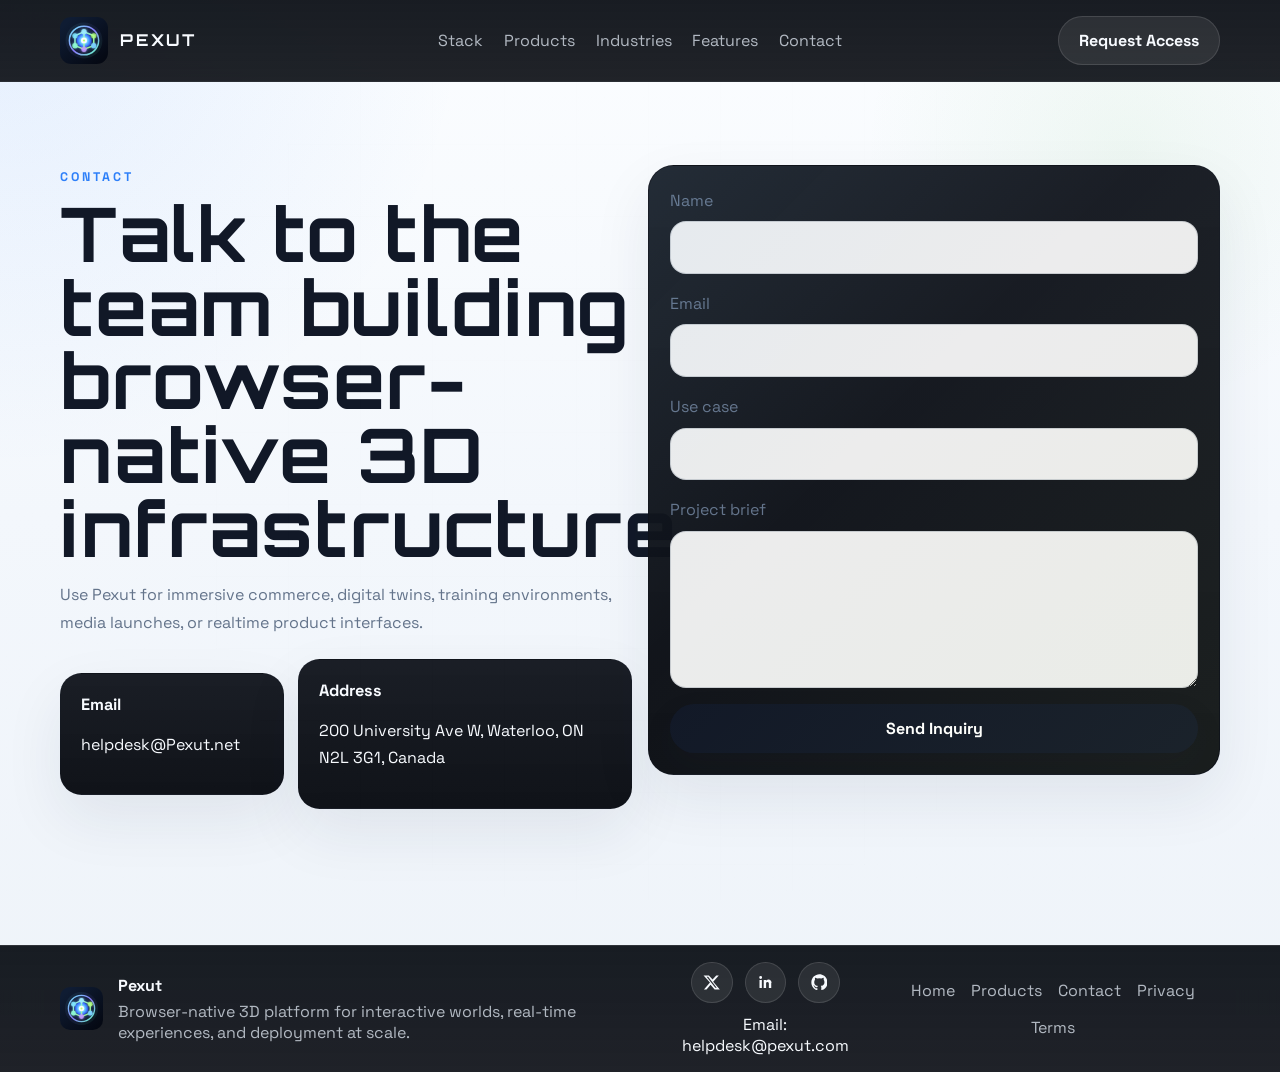
==== commit f8481903: "Update contact.html" ====
--- a/contact.html
+++ b/contact.html
@@ -97,7 +97,7 @@
           </a>
         </div>
         <p><span>Email:</span> <a href="mailto:helpdesk@pexut.com">helpdesk@pexut.com</a></p>
-        <p>200 University Ave W, Waterloo, ON N2L 3G1, Canada</p>
+        
       </div>
       <div class="footer-links">
         <a href="./index.html">Home</a>
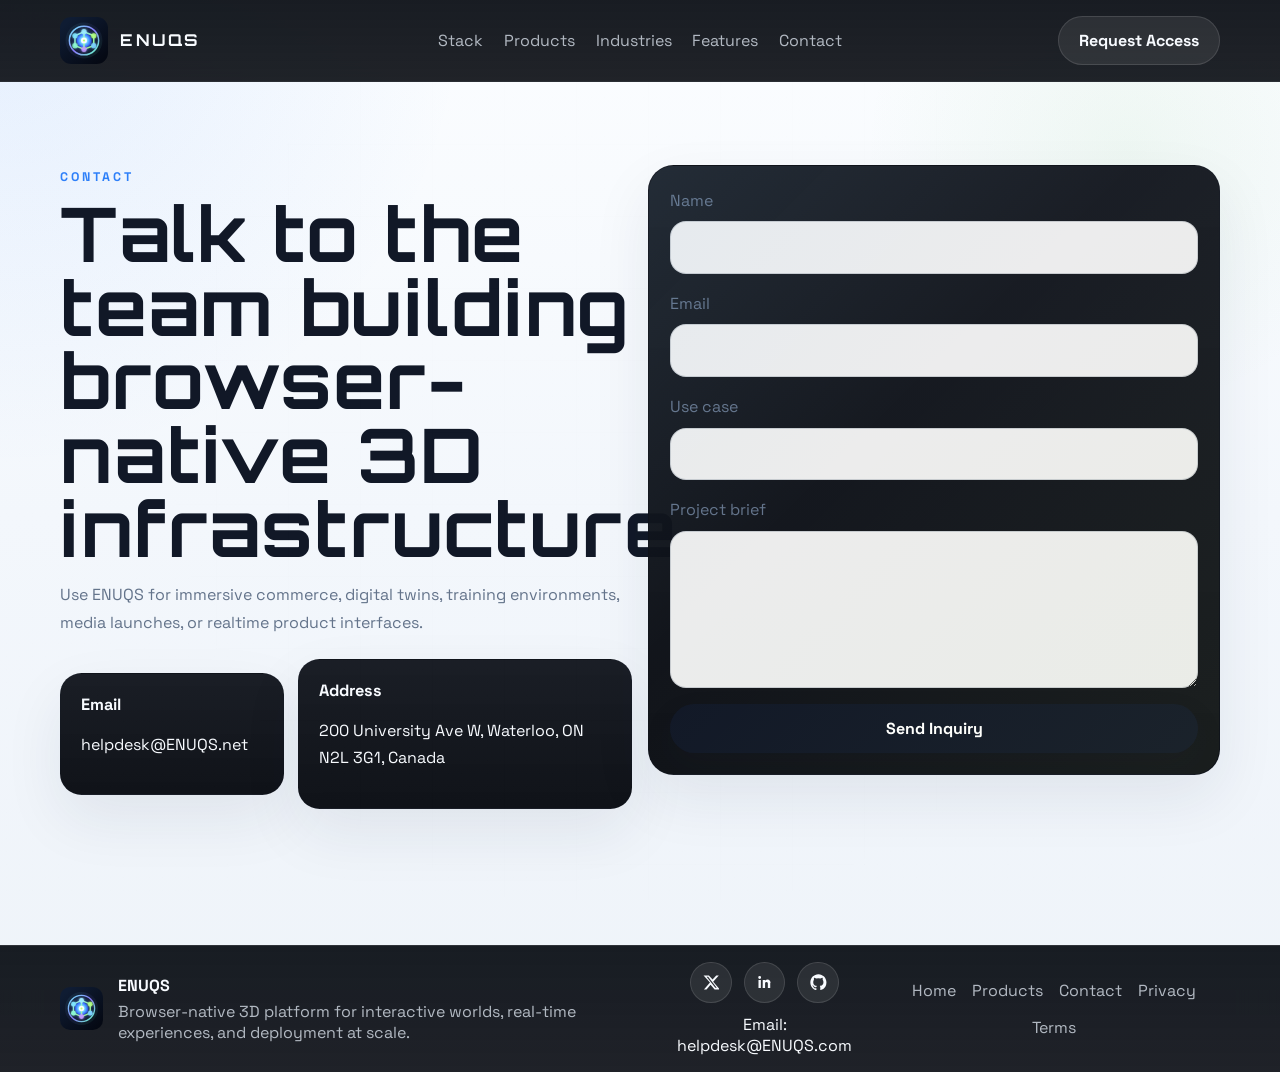
==== commit c422e3f4: "Update contact.html" ====
--- a/contact.html
+++ b/contact.html
@@ -3,8 +3,8 @@
 <head>
   <meta charset="UTF-8">
   <meta name="viewport" content="width=device-width, initial-scale=1.0">
-  <meta name="description" content="Contact Pexut for platform access, immersive deployment planning, and browser-native 3D product discussions.">
-  <title>Contact Pexut</title>
+  <meta name="description" content="Contact ENUQS for platform access, immersive deployment planning, and browser-native 3D product discussions.">
+  <title>Contact ENUQS</title>
   <link rel="preconnect" href="https://fonts.googleapis.com">
   <link rel="preconnect" href="https://fonts.gstatic.com" crossorigin>
   <link href="https://fonts.googleapis.com/css2?family=Orbitron:wght@500;700;800&family=Space+Grotesk:wght@400;500;700&display=swap" rel="stylesheet">
@@ -16,9 +16,9 @@
   <div class="noise-layer"></div>
   <header class="site-header">
     <div class="shell nav-row">
-      <a class="brand-link" href="./index.html" aria-label="Pexut home">
-        <img class="brand-mark" src="logo-mark.svg" alt="Pexut logo">
-        <span class="brand-wordmark">Pexut</span>
+      <a class="brand-link" href="./index.html" aria-label="ENUQS home">
+        <img class="brand-mark" src="logo-mark.svg" alt="ENUQS logo">
+        <span class="brand-wordmark">ENUQS</span>
       </a>
       <button class="nav-toggle" type="button" aria-expanded="false" aria-controls="primary-nav">
         <span>Menu</span>
@@ -40,11 +40,11 @@
         <div class="section-head">
           <span class="section-kicker">Contact</span>
           <h1>Talk to the team building browser-native 3D infrastructure.</h1>
-          <p>Use Pexut for immersive commerce, digital twins, training environments, media launches, or realtime product interfaces.</p>
+          <p>Use ENUQS for immersive commerce, digital twins, training environments, media launches, or realtime product interfaces.</p>
           <div class="contact-cards">
             <article class="mini-card">
               <strong>Email</strong>
-              <p><a href="mailto:helpdesk@Pexut.net">helpdesk@Pexut.net</a></p>
+              <p><a href="mailto:helpdesk@ENUQS.net">helpdesk@ENUQS.net</a></p>
             </article>
             <article class="mini-card">
               <strong>Address</strong>
@@ -78,9 +78,9 @@
   <footer class="site-footer">
     <div class="shell footer-grid">
       <div class="footer-brand">
-        <img class="brand-mark" src="logo-mark.svg" alt="Pexut logo">
+        <img class="brand-mark" src="logo-mark.svg" alt="ENUQS logo">
         <div>
-          <strong>Pexut</strong>
+          <strong>ENUQS</strong>
           <p>Browser-native 3D platform for interactive worlds, real-time experiences, and deployment at scale.</p>
         </div>
       </div>
@@ -96,7 +96,7 @@
             <svg viewBox="0 0 24 24" aria-hidden="true"><path d="M12 .5C5.65.5.5 5.65.5 12c0 5.08 3.29 9.39 7.86 10.9.57.1.78-.25.78-.55 0-.27-.01-1.16-.02-2.1-3.2.7-3.87-1.36-3.87-1.36-.52-1.33-1.28-1.68-1.28-1.68-1.04-.72.08-.7.08-.7 1.15.08 1.75 1.18 1.75 1.18 1.02 1.75 2.67 1.24 3.32.95.1-.74.4-1.24.72-1.53-2.55-.29-5.24-1.28-5.24-5.68 0-1.25.45-2.27 1.18-3.07-.12-.29-.51-1.46.11-3.04 0 0 .96-.31 3.15 1.17a10.9 10.9 0 0 1 5.74 0c2.18-1.48 3.14-1.17 3.14-1.17.63 1.58.24 2.75.12 3.04.73.8 1.18 1.82 1.18 3.07 0 4.41-2.69 5.39-5.26 5.67.41.36.78 1.06.78 2.14 0 1.54-.01 2.78-.01 3.16 0 .3.2.66.79.55A11.52 11.52 0 0 0 23.5 12C23.5 5.65 18.35.5 12 .5Z"/></svg>
           </a>
         </div>
-        <p><span>Email:</span> <a href="mailto:helpdesk@pexut.com">helpdesk@pexut.com</a></p>
+        <p><span>Email:</span> <a href="mailto:helpdesk@ENUQS.com">helpdesk@ENUQS.com</a></p>
         
       </div>
       <div class="footer-links">
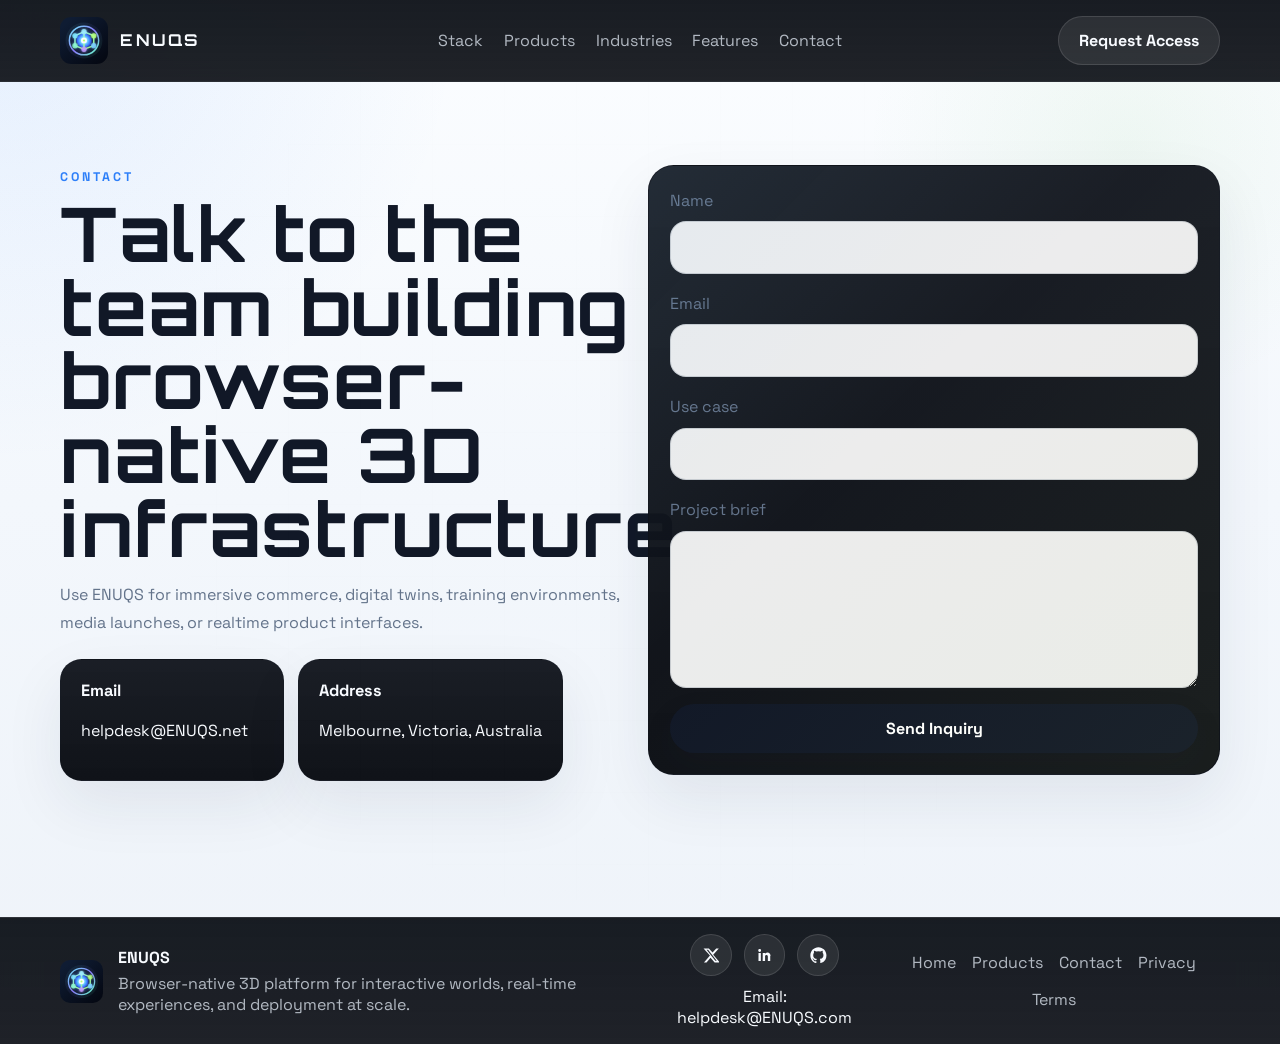
==== commit 8a30286b: "Update contact.html" ====
--- a/contact.html
+++ b/contact.html
@@ -48,7 +48,7 @@
             </article>
             <article class="mini-card">
               <strong>Address</strong>
-              <p>200 University Ave W, Waterloo, ON N2L 3G1, Canada</p>
+              <p>Melbourne, Victoria, Australia</p>
             </article>
           </div>
         </div>
